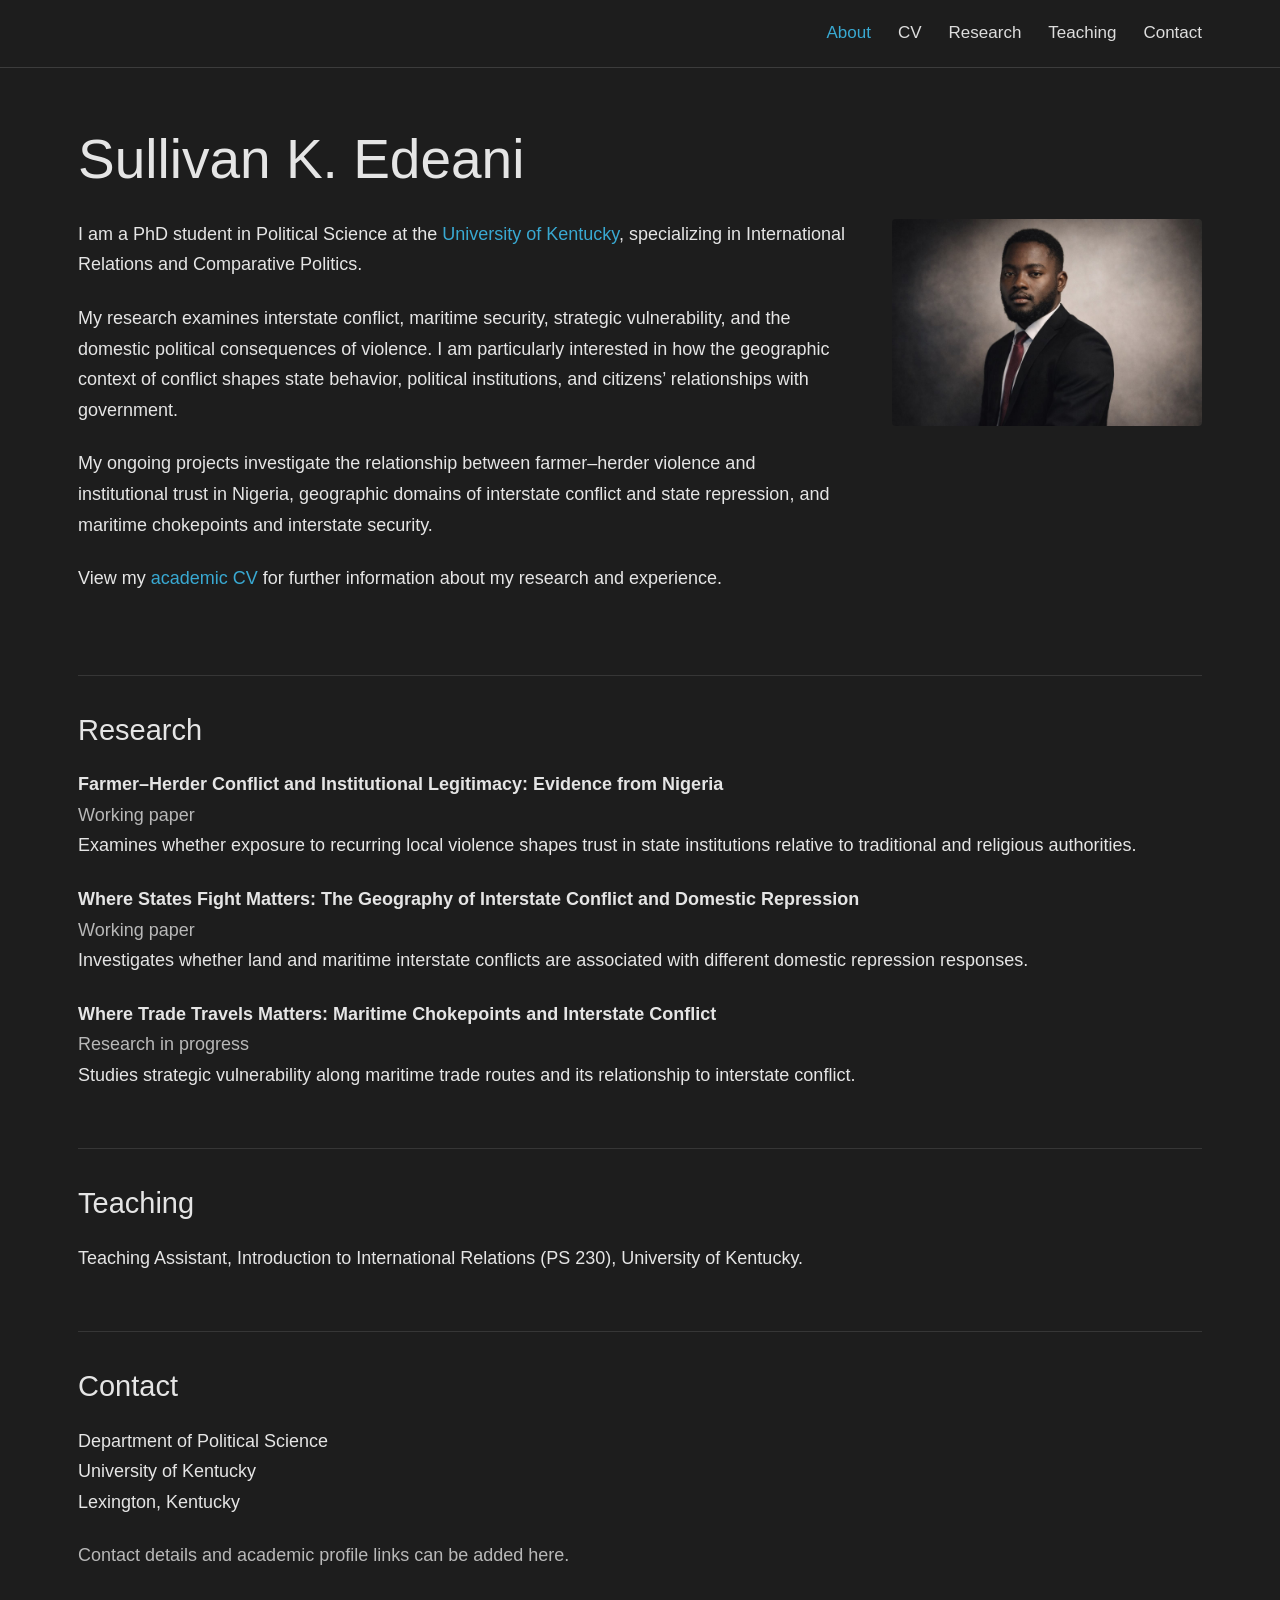
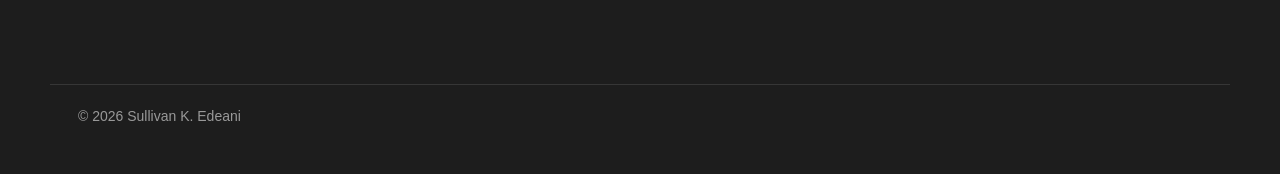
==== index.html @ e3eb866e "Add files via upload" ====
<!doctype html>
<html lang="en">
<head>
<meta charset="utf-8"><meta name="viewport" content="width=device-width,initial-scale=1">
<meta name="description" content="Academic website of Sullivan K. Edeani, PhD student in Political Science at the University of Kentucky.">
<title>Sullivan K. Edeani | Political Science</title>
<style>
:root{color-scheme:dark;--bg:#1d1d1d;--fg:#e5e5e5;--muted:#b8b8b8;--accent:#39a9d2}*{box-sizing:border-box}html{scroll-behavior:smooth}body{margin:0;background:var(--bg);color:var(--fg);font:18px/1.7 -apple-system,BlinkMacSystemFont,"Segoe UI",Arial,sans-serif}a{color:var(--accent);text-decoration:none}a:hover{text-decoration:underline}header{border-bottom:1px solid #3c3c3c}nav{max-width:1180px;margin:auto;padding:19px 28px;display:flex;gap:27px;justify-content:flex-end;flex-wrap:wrap}nav a{color:#ddd;font-size:17px}nav a:first-child{color:var(--accent)}main{max-width:1180px;margin:0 auto;padding:58px 28px 90px}h1{font-size:clamp(36px,4.5vw,55px);font-weight:350;line-height:1.2;margin:0 0 27px}h2{font-size:29px;font-weight:450;margin:0 0 14px}p{margin:0 0 23px}.intro{display:grid;grid-template-columns:minmax(0,1fr) 310px;gap:42px;align-items:start}.portrait{width:100%;height:auto;border-radius:4px;display:block;object-fit:cover}section{scroll-margin-top:35px;margin-top:58px}section:not(:first-child){border-top:1px solid #363636;padding-top:30px}.subtle{color:var(--muted)}.paper{margin-bottom:19px}.paper strong{font-weight:550}footer{max-width:1180px;margin:auto;padding:20px 28px 45px;border-top:1px solid #363636;color:#999;font-size:14px}@media(max-width:740px){main{padding-top:38px}.intro{grid-template-columns:1fr}.portrait{max-width:300px}nav{justify-content:flex-start;gap:18px}body{font-size:16px}}
</style>
</head>
<body>
<header><nav aria-label="Main navigation"><a href="#about">About</a><a href="CV.pdf" target="_blank" rel="noopener">CV</a><a href="#research">Research</a><a href="#teaching">Teaching</a><a href="#contact">Contact</a></nav></header>
<main>
<section id="about" style="margin-top:0"><h1>Sullivan K. Edeani</h1><div class="intro"><div><p>I am a PhD student in Political Science at the <a href="https://www.uky.edu/">University of Kentucky</a>, specializing in International Relations and Comparative Politics.</p><p>My research examines interstate conflict, maritime security, strategic vulnerability, and the domestic political consequences of violence. I am particularly interested in how the geographic context of conflict shapes state behavior, political institutions, and citizens’ relationships with government.</p><p>My ongoing projects investigate the relationship between farmer–herder violence and institutional trust in Nigeria, geographic domains of interstate conflict and state repression, and maritime chokepoints and interstate security.</p><p>View my <a href="CV.pdf" target="_blank" rel="noopener">academic CV</a> for further information about my research and experience.</p></div><img class="portrait" src="profile.jpg" alt="Portrait of Sullivan K. Edeani"></div></section>
<section id="research"><h2>Research</h2><div class="paper"><strong>Farmer–Herder Conflict and Institutional Legitimacy: Evidence from Nigeria</strong><div class="subtle">Working paper</div><p>Examines whether exposure to recurring local violence shapes trust in state institutions relative to traditional and religious authorities.</p></div><div class="paper"><strong>Where States Fight Matters: The Geography of Interstate Conflict and Domestic Repression</strong><div class="subtle">Working paper</div><p>Investigates whether land and maritime interstate conflicts are associated with different domestic repression responses.</p></div><div class="paper"><strong>Where Trade Travels Matters: Maritime Chokepoints and Interstate Conflict</strong><div class="subtle">Research in progress</div><p>Studies strategic vulnerability along maritime trade routes and its relationship to interstate conflict.</p></div></section>
<section id="teaching"><h2>Teaching</h2><p>Teaching Assistant, Introduction to International Relations (PS 230), University of Kentucky.</p></section>
<section id="contact"><h2>Contact</h2><p>Department of Political Science<br>University of Kentucky<br>Lexington, Kentucky</p><p class="subtle">Contact details and academic profile links can be added here.</p></section>
</main><footer>© 2026 Sullivan K. Edeani</footer>
</body></html>
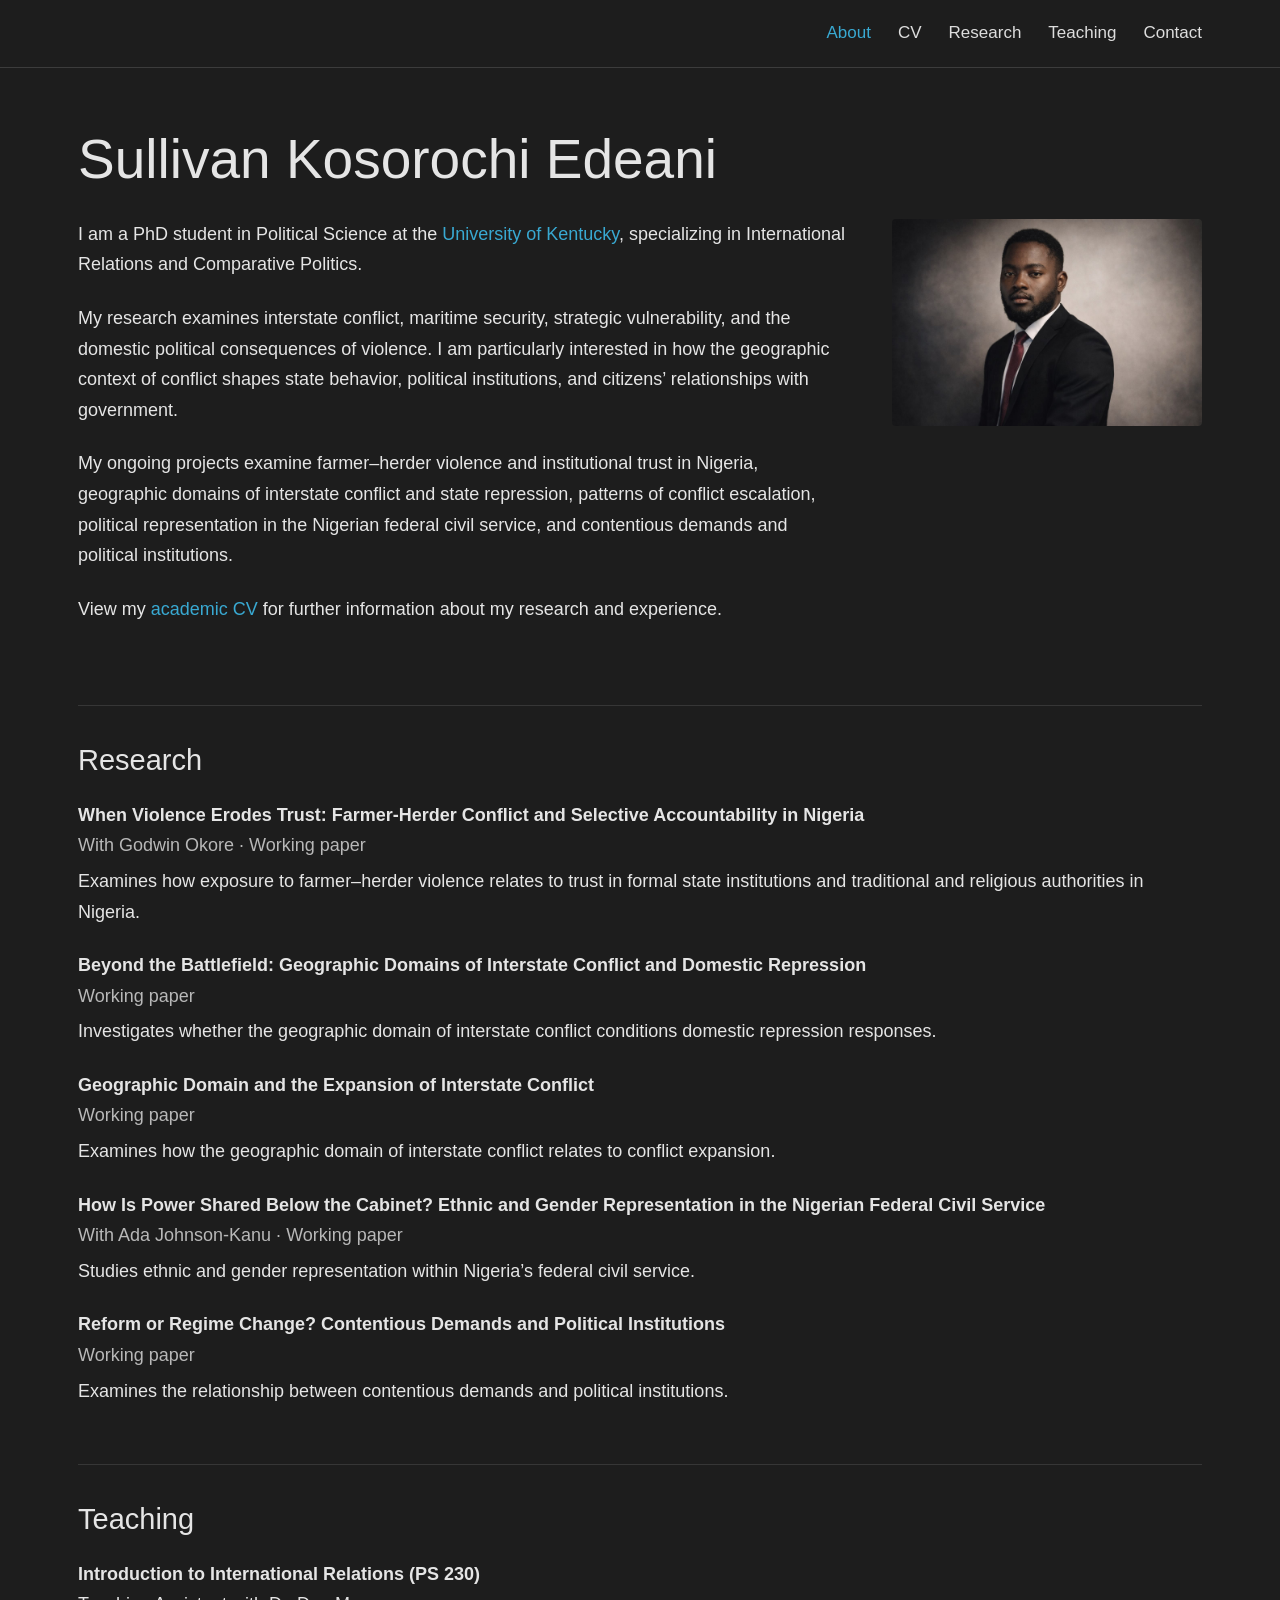
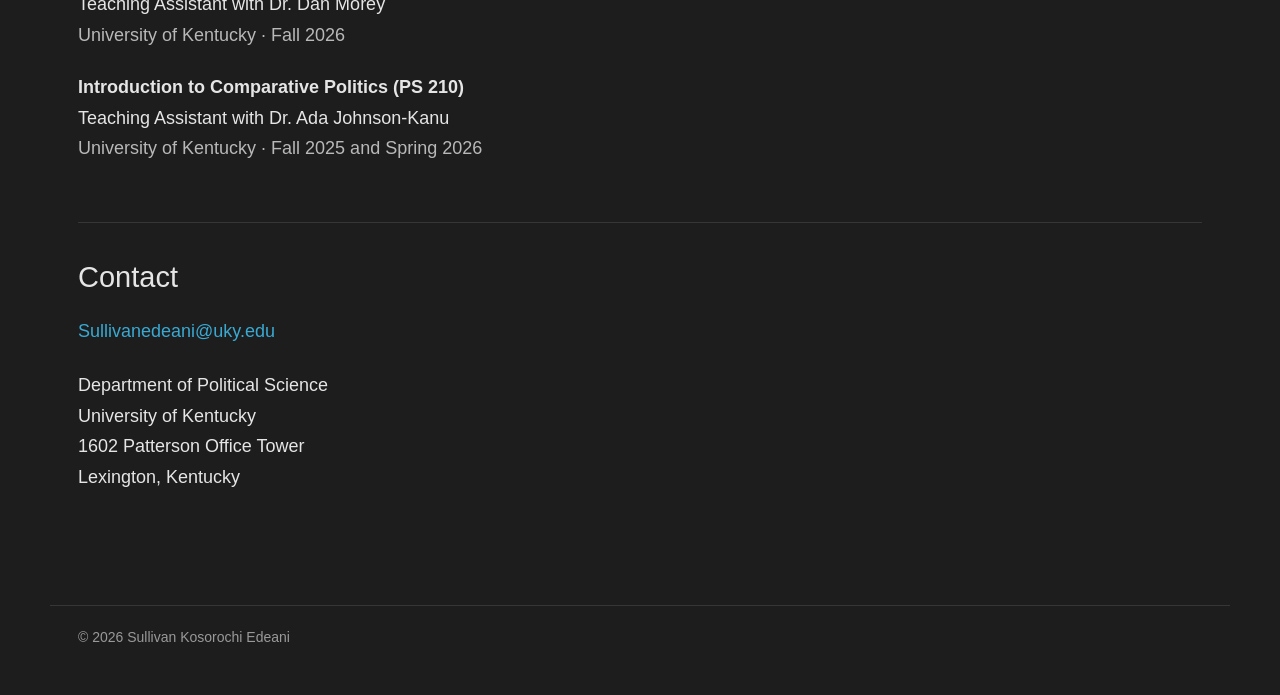
==== commit 90978fc1: "Add files via upload" ====
--- a/index.html
+++ b/index.html
@@ -1,19 +1,37 @@
 <!doctype html>
 <html lang="en">
 <head>
-<meta charset="utf-8"><meta name="viewport" content="width=device-width,initial-scale=1">
-<meta name="description" content="Academic website of Sullivan K. Edeani, PhD student in Political Science at the University of Kentucky.">
-<title>Sullivan K. Edeani | Political Science</title>
+<meta charset="utf-8">
+<meta name="viewport" content="width=device-width,initial-scale=1">
+<meta name="description" content="Academic website of Sullivan Kosorochi Edeani, PhD student in Political Science at the University of Kentucky.">
+<title>Sullivan Kosorochi Edeani | Political Science</title>
 <style>
-:root{color-scheme:dark;--bg:#1d1d1d;--fg:#e5e5e5;--muted:#b8b8b8;--accent:#39a9d2}*{box-sizing:border-box}html{scroll-behavior:smooth}body{margin:0;background:var(--bg);color:var(--fg);font:18px/1.7 -apple-system,BlinkMacSystemFont,"Segoe UI",Arial,sans-serif}a{color:var(--accent);text-decoration:none}a:hover{text-decoration:underline}header{border-bottom:1px solid #3c3c3c}nav{max-width:1180px;margin:auto;padding:19px 28px;display:flex;gap:27px;justify-content:flex-end;flex-wrap:wrap}nav a{color:#ddd;font-size:17px}nav a:first-child{color:var(--accent)}main{max-width:1180px;margin:0 auto;padding:58px 28px 90px}h1{font-size:clamp(36px,4.5vw,55px);font-weight:350;line-height:1.2;margin:0 0 27px}h2{font-size:29px;font-weight:450;margin:0 0 14px}p{margin:0 0 23px}.intro{display:grid;grid-template-columns:minmax(0,1fr) 310px;gap:42px;align-items:start}.portrait{width:100%;height:auto;border-radius:4px;display:block;object-fit:cover}section{scroll-margin-top:35px;margin-top:58px}section:not(:first-child){border-top:1px solid #363636;padding-top:30px}.subtle{color:var(--muted)}.paper{margin-bottom:19px}.paper strong{font-weight:550}footer{max-width:1180px;margin:auto;padding:20px 28px 45px;border-top:1px solid #363636;color:#999;font-size:14px}@media(max-width:740px){main{padding-top:38px}.intro{grid-template-columns:1fr}.portrait{max-width:300px}nav{justify-content:flex-start;gap:18px}body{font-size:16px}}
+:root{color-scheme:dark;--bg:#1d1d1d;--fg:#e5e5e5;--muted:#b8b8b8;--accent:#39a9d2}*{box-sizing:border-box}html{scroll-behavior:smooth}body{margin:0;background:var(--bg);color:var(--fg);font:18px/1.7 -apple-system,BlinkMacSystemFont,"Segoe UI",Arial,sans-serif}a{color:var(--accent);text-decoration:none}a:hover{text-decoration:underline}header{border-bottom:1px solid #3c3c3c}nav{max-width:1180px;margin:auto;padding:19px 28px;display:flex;gap:27px;justify-content:flex-end;flex-wrap:wrap}nav a{color:#ddd;font-size:17px}nav a:first-child{color:var(--accent)}main{max-width:1180px;margin:0 auto;padding:58px 28px 90px}h1{font-size:clamp(36px,4.5vw,55px);font-weight:350;line-height:1.2;margin:0 0 27px}h2{font-size:29px;font-weight:450;margin:0 0 14px}p{margin:0 0 23px}.intro{display:grid;grid-template-columns:minmax(0,1fr) 310px;gap:42px;align-items:start}.portrait{width:100%;height:auto;border-radius:4px;display:block;object-fit:cover}section{scroll-margin-top:35px;margin-top:58px}section:not(:first-child){border-top:1px solid #363636;padding-top:30px}.subtle{color:var(--muted)}.paper{margin-bottom:23px}.paper strong{font-weight:550}.paper p{margin-top:5px}.teaching-item{margin-bottom:22px}footer{max-width:1180px;margin:auto;padding:20px 28px 45px;border-top:1px solid #363636;color:#999;font-size:14px}@media(max-width:740px){main{padding-top:38px}.intro{grid-template-columns:1fr}.portrait{max-width:300px}nav{justify-content:flex-start;gap:18px}body{font-size:16px}}
 </style>
 </head>
 <body>
 <header><nav aria-label="Main navigation"><a href="#about">About</a><a href="CV.pdf" target="_blank" rel="noopener">CV</a><a href="#research">Research</a><a href="#teaching">Teaching</a><a href="#contact">Contact</a></nav></header>
 <main>
-<section id="about" style="margin-top:0"><h1>Sullivan K. Edeani</h1><div class="intro"><div><p>I am a PhD student in Political Science at the <a href="https://www.uky.edu/">University of Kentucky</a>, specializing in International Relations and Comparative Politics.</p><p>My research examines interstate conflict, maritime security, strategic vulnerability, and the domestic political consequences of violence. I am particularly interested in how the geographic context of conflict shapes state behavior, political institutions, and citizens’ relationships with government.</p><p>My ongoing projects investigate the relationship between farmer–herder violence and institutional trust in Nigeria, geographic domains of interstate conflict and state repression, and maritime chokepoints and interstate security.</p><p>View my <a href="CV.pdf" target="_blank" rel="noopener">academic CV</a> for further information about my research and experience.</p></div><img class="portrait" src="profile.jpg" alt="Portrait of Sullivan K. Edeani"></div></section>
-<section id="research"><h2>Research</h2><div class="paper"><strong>Farmer–Herder Conflict and Institutional Legitimacy: Evidence from Nigeria</strong><div class="subtle">Working paper</div><p>Examines whether exposure to recurring local violence shapes trust in state institutions relative to traditional and religious authorities.</p></div><div class="paper"><strong>Where States Fight Matters: The Geography of Interstate Conflict and Domestic Repression</strong><div class="subtle">Working paper</div><p>Investigates whether land and maritime interstate conflicts are associated with different domestic repression responses.</p></div><div class="paper"><strong>Where Trade Travels Matters: Maritime Chokepoints and Interstate Conflict</strong><div class="subtle">Research in progress</div><p>Studies strategic vulnerability along maritime trade routes and its relationship to interstate conflict.</p></div></section>
-<section id="teaching"><h2>Teaching</h2><p>Teaching Assistant, Introduction to International Relations (PS 230), University of Kentucky.</p></section>
-<section id="contact"><h2>Contact</h2><p>Department of Political Science<br>University of Kentucky<br>Lexington, Kentucky</p><p class="subtle">Contact details and academic profile links can be added here.</p></section>
-</main><footer>© 2026 Sullivan K. Edeani</footer>
+<section id="about" style="margin-top:0">
+<h1>Sullivan Kosorochi Edeani</h1>
+<div class="intro"><div>
+<p>I am a PhD student in Political Science at the <a href="https://www.uky.edu/">University of Kentucky</a>, specializing in International Relations and Comparative Politics.</p>
+<p>My research examines interstate conflict, maritime security, strategic vulnerability, and the domestic political consequences of violence. I am particularly interested in how the geographic context of conflict shapes state behavior, political institutions, and citizens’ relationships with government.</p>
+<p>My ongoing projects examine farmer–herder violence and institutional trust in Nigeria, geographic domains of interstate conflict and state repression, patterns of conflict escalation, political representation in the Nigerian federal civil service, and contentious demands and political institutions.</p>
+<p>View my <a href="CV.pdf" target="_blank" rel="noopener">academic CV</a> for further information about my research and experience.</p>
+</div><img class="portrait" src="profile.jpg" alt="Portrait of Sullivan Kosorochi Edeani"></div>
+</section>
+<section id="research"><h2>Research</h2>
+<div class="paper"><strong>When Violence Erodes Trust: Farmer-Herder Conflict and Selective Accountability in Nigeria</strong><div class="subtle">With Godwin Okore · Working paper</div><p>Examines how exposure to farmer–herder violence relates to trust in formal state institutions and traditional and religious authorities in Nigeria.</p></div>
+<div class="paper"><strong>Beyond the Battlefield: Geographic Domains of Interstate Conflict and Domestic Repression</strong><div class="subtle">Working paper</div><p>Investigates whether the geographic domain of interstate conflict conditions domestic repression responses.</p></div>
+<div class="paper"><strong>Geographic Domain and the Expansion of Interstate Conflict</strong><div class="subtle">Working paper</div><p>Examines how the geographic domain of interstate conflict relates to conflict expansion.</p></div>
+<div class="paper"><strong>How Is Power Shared Below the Cabinet? Ethnic and Gender Representation in the Nigerian Federal Civil Service</strong><div class="subtle">With Ada Johnson-Kanu · Working paper</div><p>Studies ethnic and gender representation within Nigeria’s federal civil service.</p></div>
+<div class="paper"><strong>Reform or Regime Change? Contentious Demands and Political Institutions</strong><div class="subtle">Working paper</div><p>Examines the relationship between contentious demands and political institutions.</p></div>
+</section>
+<section id="teaching"><h2>Teaching</h2>
+<div class="teaching-item"><strong>Introduction to International Relations (PS 230)</strong><div>Teaching Assistant with Dr. Dan Morey</div><div class="subtle">University of Kentucky · Fall 2026</div></div>
+<div class="teaching-item"><strong>Introduction to Comparative Politics (PS 210)</strong><div>Teaching Assistant with Dr. Ada Johnson-Kanu</div><div class="subtle">University of Kentucky · Fall 2025 and Spring 2026</div></div>
+</section>
+<section id="contact"><h2>Contact</h2><p><a href="mailto:Sullivanedeani@uky.edu">Sullivanedeani@uky.edu</a></p><p>Department of Political Science<br>University of Kentucky<br>1602 Patterson Office Tower<br>Lexington, Kentucky</p></section>
+</main><footer>© 2026 Sullivan Kosorochi Edeani</footer>
 </body></html>
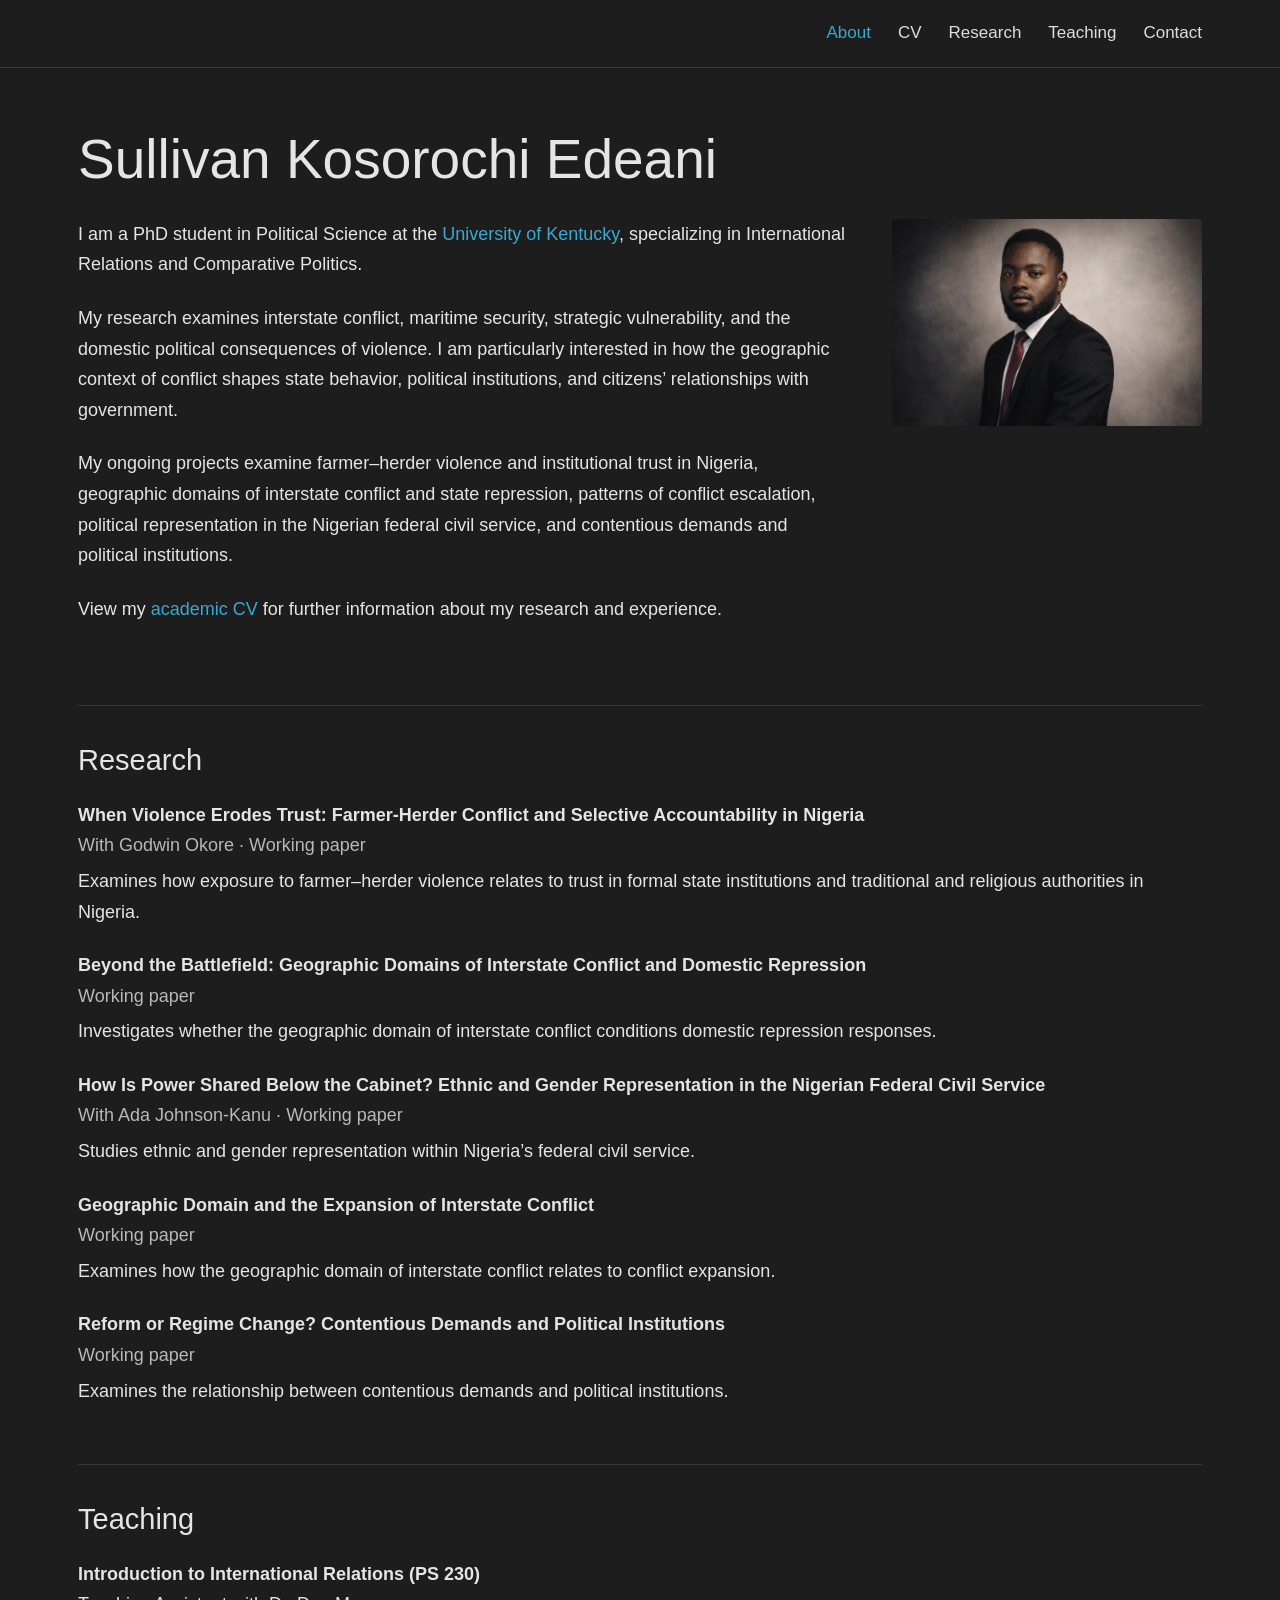
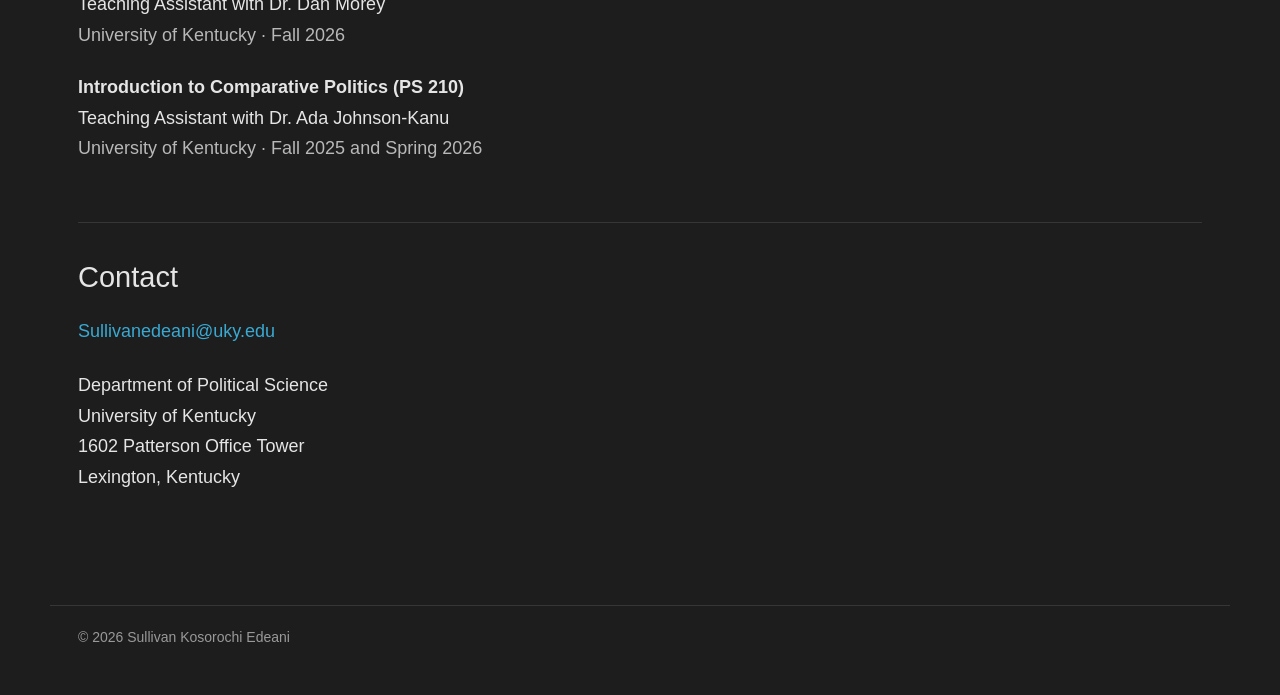
==== commit 6f17df3d: "Add files via upload" ====
--- a/index.html
+++ b/index.html
@@ -24,8 +24,8 @@
 <section id="research"><h2>Research</h2>
 <div class="paper"><strong>When Violence Erodes Trust: Farmer-Herder Conflict and Selective Accountability in Nigeria</strong><div class="subtle">With Godwin Okore · Working paper</div><p>Examines how exposure to farmer–herder violence relates to trust in formal state institutions and traditional and religious authorities in Nigeria.</p></div>
 <div class="paper"><strong>Beyond the Battlefield: Geographic Domains of Interstate Conflict and Domestic Repression</strong><div class="subtle">Working paper</div><p>Investigates whether the geographic domain of interstate conflict conditions domestic repression responses.</p></div>
+<div class="paper"><strong>How Is Power Shared Below the Cabinet? Ethnic and Gender Representation in the Nigerian Federal Civil Service</strong><div class="subtle">With Ada Johnson-Kanu · Working paper</div><p>Studies ethnic and gender representation within Nigeria’s federal civil service.</p></div>
 <div class="paper"><strong>Geographic Domain and the Expansion of Interstate Conflict</strong><div class="subtle">Working paper</div><p>Examines how the geographic domain of interstate conflict relates to conflict expansion.</p></div>
-<div class="paper"><strong>How Is Power Shared Below the Cabinet? Ethnic and Gender Representation in the Nigerian Federal Civil Service</strong><div class="subtle">With Ada Johnson-Kanu · Working paper</div><p>Studies ethnic and gender representation within Nigeria’s federal civil service.</p></div>
 <div class="paper"><strong>Reform or Regime Change? Contentious Demands and Political Institutions</strong><div class="subtle">Working paper</div><p>Examines the relationship between contentious demands and political institutions.</p></div>
 </section>
 <section id="teaching"><h2>Teaching</h2>
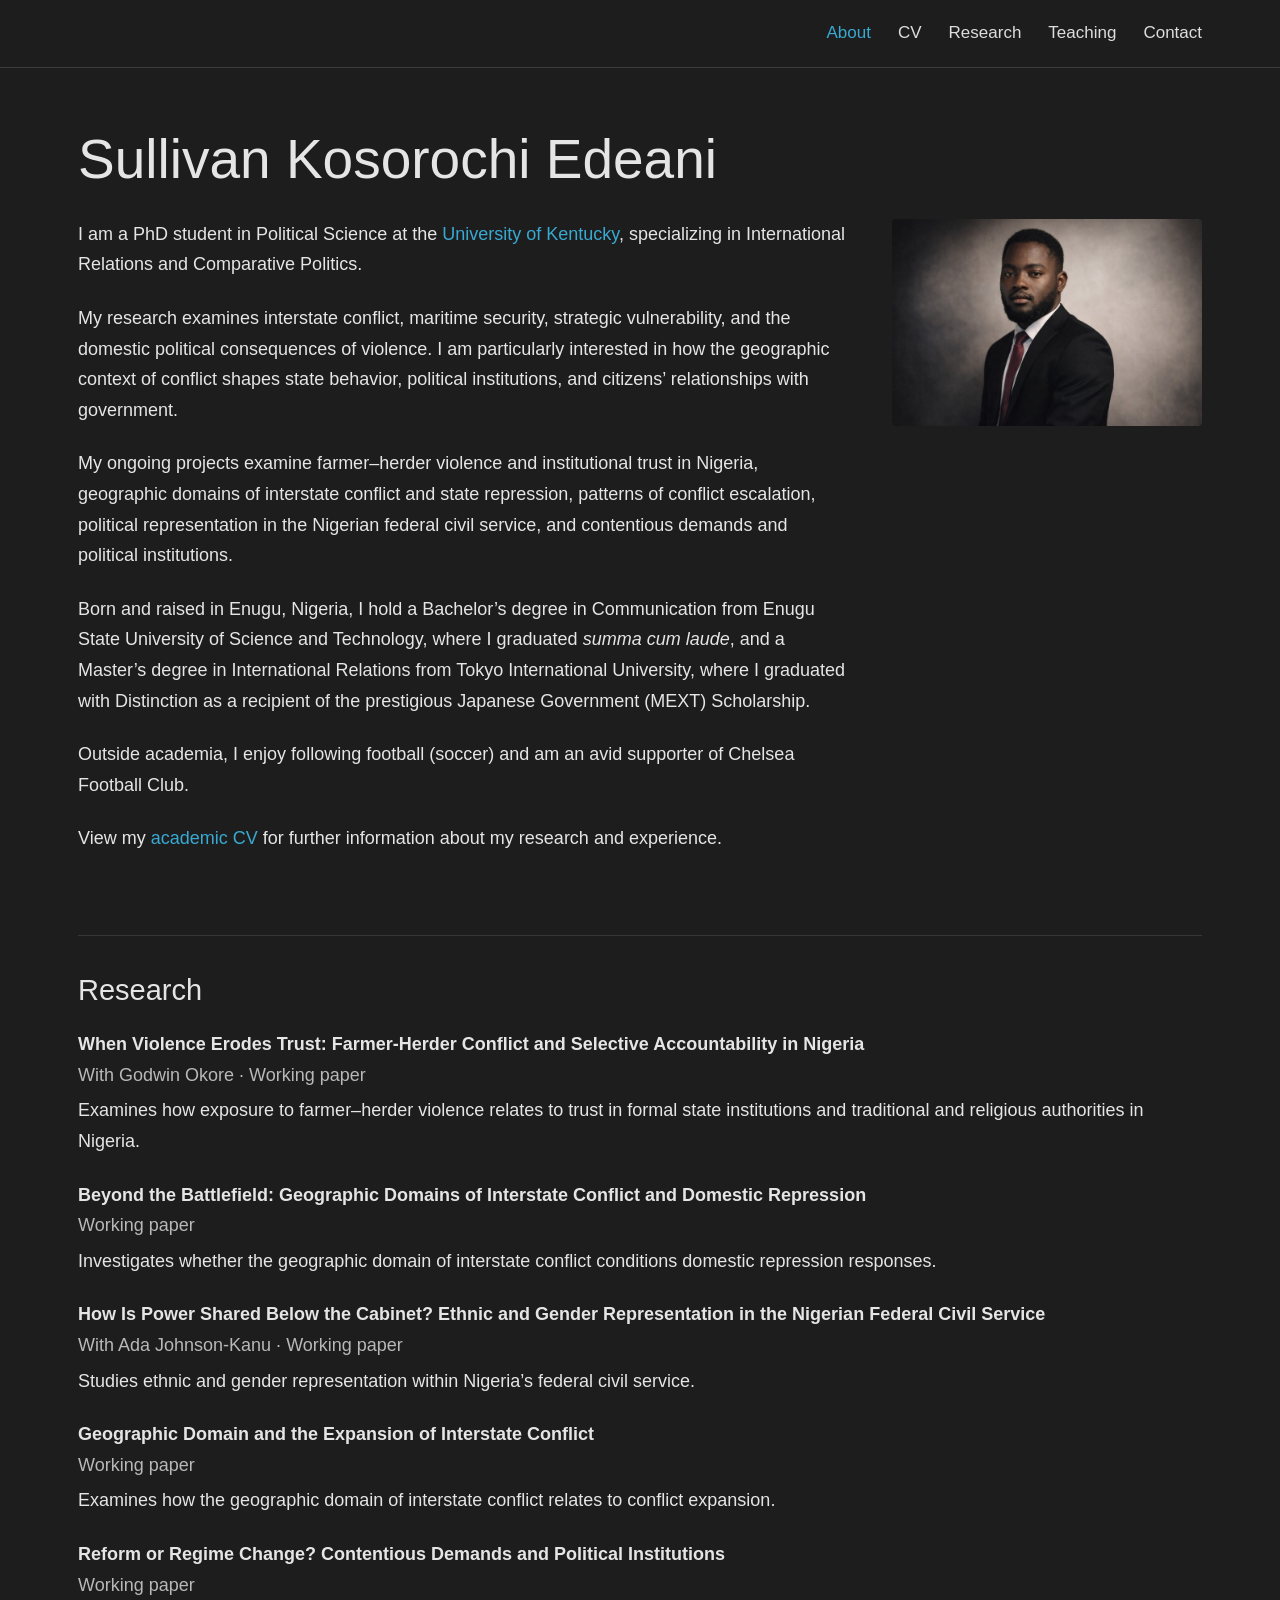
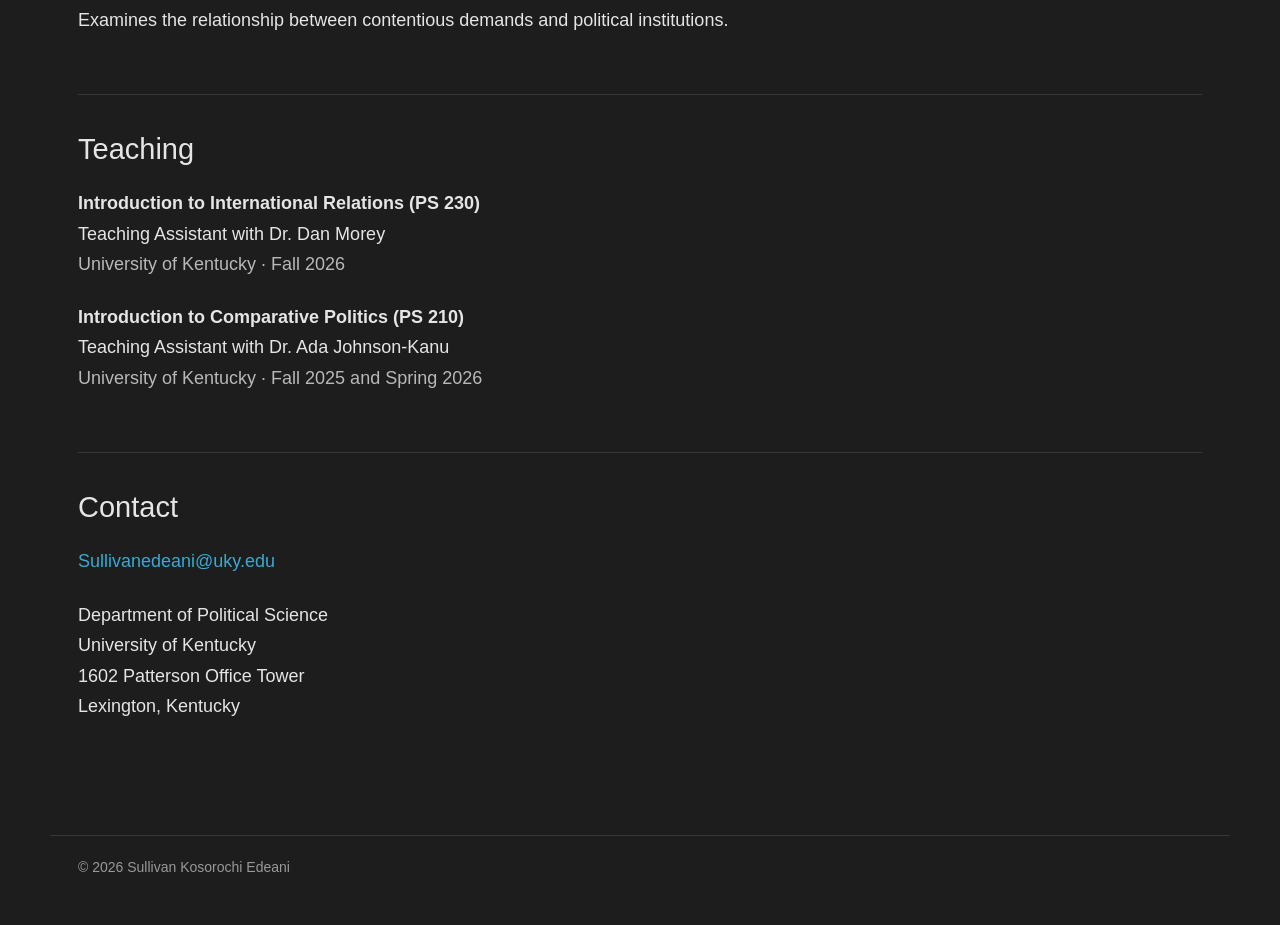
==== commit 6e4205ae: "Add files via upload" ====
--- a/index.html
+++ b/index.html
@@ -18,6 +18,8 @@
 <p>I am a PhD student in Political Science at the <a href="https://www.uky.edu/">University of Kentucky</a>, specializing in International Relations and Comparative Politics.</p>
 <p>My research examines interstate conflict, maritime security, strategic vulnerability, and the domestic political consequences of violence. I am particularly interested in how the geographic context of conflict shapes state behavior, political institutions, and citizens’ relationships with government.</p>
 <p>My ongoing projects examine farmer–herder violence and institutional trust in Nigeria, geographic domains of interstate conflict and state repression, patterns of conflict escalation, political representation in the Nigerian federal civil service, and contentious demands and political institutions.</p>
+<p>Born and raised in Enugu, Nigeria, I hold a Bachelor’s degree in Communication from Enugu State University of Science and Technology, where I graduated <em>summa cum laude</em>, and a Master’s degree in International Relations from Tokyo International University, where I graduated with Distinction as a recipient of the prestigious Japanese Government (MEXT) Scholarship.</p>
+<p>Outside academia, I enjoy following football (soccer) and am an avid supporter of Chelsea Football Club.</p>
 <p>View my <a href="CV.pdf" target="_blank" rel="noopener">academic CV</a> for further information about my research and experience.</p>
 </div><img class="portrait" src="profile.jpg" alt="Portrait of Sullivan Kosorochi Edeani"></div>
 </section>
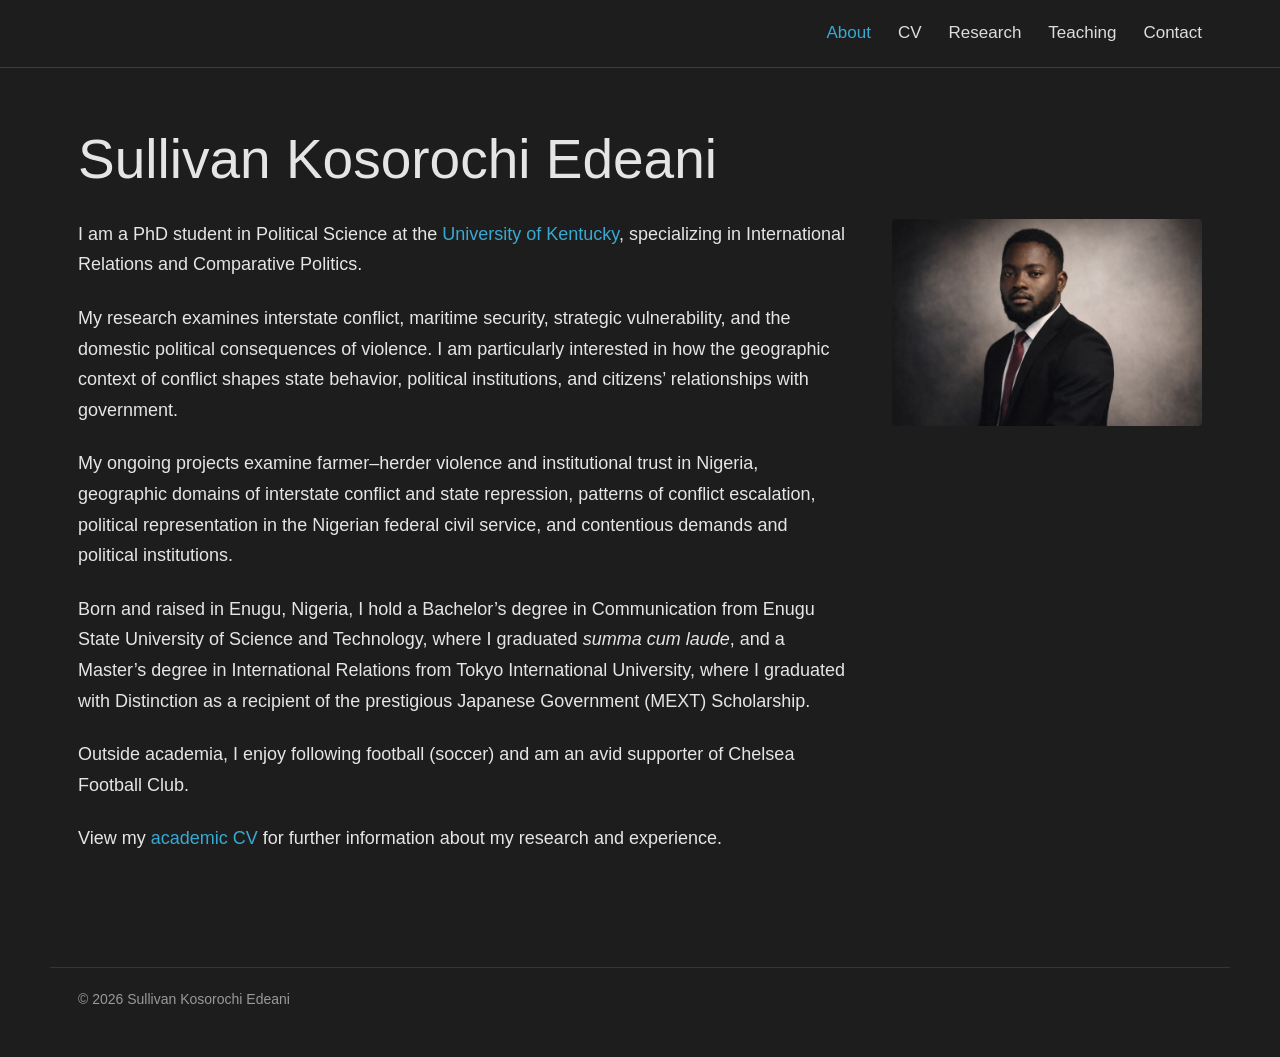
==== commit 5bd89e9e: "Add files via upload" ====
--- a/index.html
+++ b/index.html
@@ -4,14 +4,12 @@
 <meta charset="utf-8">
 <meta name="viewport" content="width=device-width,initial-scale=1">
 <meta name="description" content="Academic website of Sullivan Kosorochi Edeani, PhD student in Political Science at the University of Kentucky.">
-<title>Sullivan Kosorochi Edeani | Political Science</title>
-<style>
-:root{color-scheme:dark;--bg:#1d1d1d;--fg:#e5e5e5;--muted:#b8b8b8;--accent:#39a9d2}*{box-sizing:border-box}html{scroll-behavior:smooth}body{margin:0;background:var(--bg);color:var(--fg);font:18px/1.7 -apple-system,BlinkMacSystemFont,"Segoe UI",Arial,sans-serif}a{color:var(--accent);text-decoration:none}a:hover{text-decoration:underline}header{border-bottom:1px solid #3c3c3c}nav{max-width:1180px;margin:auto;padding:19px 28px;display:flex;gap:27px;justify-content:flex-end;flex-wrap:wrap}nav a{color:#ddd;font-size:17px}nav a:first-child{color:var(--accent)}main{max-width:1180px;margin:0 auto;padding:58px 28px 90px}h1{font-size:clamp(36px,4.5vw,55px);font-weight:350;line-height:1.2;margin:0 0 27px}h2{font-size:29px;font-weight:450;margin:0 0 14px}p{margin:0 0 23px}.intro{display:grid;grid-template-columns:minmax(0,1fr) 310px;gap:42px;align-items:start}.portrait{width:100%;height:auto;border-radius:4px;display:block;object-fit:cover}section{scroll-margin-top:35px;margin-top:58px}section:not(:first-child){border-top:1px solid #363636;padding-top:30px}.subtle{color:var(--muted)}.paper{margin-bottom:23px}.paper strong{font-weight:550}.paper p{margin-top:5px}.teaching-item{margin-bottom:22px}footer{max-width:1180px;margin:auto;padding:20px 28px 45px;border-top:1px solid #363636;color:#999;font-size:14px}@media(max-width:740px){main{padding-top:38px}.intro{grid-template-columns:1fr}.portrait{max-width:300px}nav{justify-content:flex-start;gap:18px}body{font-size:16px}}
-</style>
+<title>About | Sullivan Kosorochi Edeani</title>
+<link rel="stylesheet" href="style.css">
 </head>
 <body>
-<header><nav aria-label="Main navigation"><a href="#about">About</a><a href="CV.pdf" target="_blank" rel="noopener">CV</a><a href="#research">Research</a><a href="#teaching">Teaching</a><a href="#contact">Contact</a></nav></header>
-<main>
+<header><nav aria-label="Main navigation"><a href="index.html" aria-current="page">About</a><a href="CV.pdf" target="_blank" rel="noopener">CV</a><a href="research.html">Research</a><a href="teaching.html">Teaching</a><a href="contact.html">Contact</a></nav></header>
+<main class="">
 <section id="about" style="margin-top:0">
 <h1>Sullivan Kosorochi Edeani</h1>
 <div class="intro"><div>
@@ -23,17 +21,6 @@
 <p>View my <a href="CV.pdf" target="_blank" rel="noopener">academic CV</a> for further information about my research and experience.</p>
 </div><img class="portrait" src="profile.jpg" alt="Portrait of Sullivan Kosorochi Edeani"></div>
 </section>
-<section id="research"><h2>Research</h2>
-<div class="paper"><strong>When Violence Erodes Trust: Farmer-Herder Conflict and Selective Accountability in Nigeria</strong><div class="subtle">With Godwin Okore · Working paper</div><p>Examines how exposure to farmer–herder violence relates to trust in formal state institutions and traditional and religious authorities in Nigeria.</p></div>
-<div class="paper"><strong>Beyond the Battlefield: Geographic Domains of Interstate Conflict and Domestic Repression</strong><div class="subtle">Working paper</div><p>Investigates whether the geographic domain of interstate conflict conditions domestic repression responses.</p></div>
-<div class="paper"><strong>How Is Power Shared Below the Cabinet? Ethnic and Gender Representation in the Nigerian Federal Civil Service</strong><div class="subtle">With Ada Johnson-Kanu · Working paper</div><p>Studies ethnic and gender representation within Nigeria’s federal civil service.</p></div>
-<div class="paper"><strong>Geographic Domain and the Expansion of Interstate Conflict</strong><div class="subtle">Working paper</div><p>Examines how the geographic domain of interstate conflict relates to conflict expansion.</p></div>
-<div class="paper"><strong>Reform or Regime Change? Contentious Demands and Political Institutions</strong><div class="subtle">Working paper</div><p>Examines the relationship between contentious demands and political institutions.</p></div>
-</section>
-<section id="teaching"><h2>Teaching</h2>
-<div class="teaching-item"><strong>Introduction to International Relations (PS 230)</strong><div>Teaching Assistant with Dr. Dan Morey</div><div class="subtle">University of Kentucky · Fall 2026</div></div>
-<div class="teaching-item"><strong>Introduction to Comparative Politics (PS 210)</strong><div>Teaching Assistant with Dr. Ada Johnson-Kanu</div><div class="subtle">University of Kentucky · Fall 2025 and Spring 2026</div></div>
-</section>
-<section id="contact"><h2>Contact</h2><p><a href="mailto:Sullivanedeani@uky.edu">Sullivanedeani@uky.edu</a></p><p>Department of Political Science<br>University of Kentucky<br>1602 Patterson Office Tower<br>Lexington, Kentucky</p></section>
-</main><footer>© 2026 Sullivan Kosorochi Edeani</footer>
+</main>
+<footer>© 2026 Sullivan Kosorochi Edeani</footer>
 </body></html>
--- a/style.css
+++ b/style.css
@@ -0,0 +1,4 @@
+
+:root{color-scheme:dark;--bg:#1d1d1d;--fg:#e5e5e5;--muted:#b8b8b8;--accent:#39a9d2}*{box-sizing:border-box}html{scroll-behavior:smooth}body{margin:0;background:var(--bg);color:var(--fg);font:18px/1.7 -apple-system,BlinkMacSystemFont,"Segoe UI",Arial,sans-serif}a{color:var(--accent);text-decoration:none}a:hover{text-decoration:underline}header{border-bottom:1px solid #3c3c3c}nav{max-width:1180px;margin:auto;padding:19px 28px;display:flex;gap:27px;justify-content:flex-end;flex-wrap:wrap}nav a{color:#ddd;font-size:17px}nav a[aria-current="page"]{color:var(--accent)}main{max-width:1180px;margin:0 auto;padding:58px 28px 90px}h1{font-size:clamp(36px,4.5vw,55px);font-weight:350;line-height:1.2;margin:0 0 27px}h2{font-size:29px;font-weight:450;margin:0 0 14px}p{margin:0 0 23px}.intro{display:grid;grid-template-columns:minmax(0,1fr) 310px;gap:42px;align-items:start}.portrait{width:100%;height:auto;border-radius:4px;display:block;object-fit:cover}section{scroll-margin-top:35px;margin-top:58px}section:not(:first-child){border-top:1px solid #363636;padding-top:30px}.subtle{color:var(--muted)}.paper{margin-bottom:23px}.paper strong{font-weight:550}.paper p{margin-top:5px}.teaching-item{margin-bottom:22px}footer{max-width:1180px;margin:auto;padding:20px 28px 45px;border-top:1px solid #363636;color:#999;font-size:14px}@media(max-width:740px){main{padding-top:38px}.intro{grid-template-columns:1fr}.portrait{max-width:300px}nav{justify-content:flex-start;gap:18px}body{font-size:16px}}
+
+.page-content{max-width:900px}.page-content section{margin-top:0}.page-content h1{margin-bottom:36px}.page-content .paper{margin-bottom:30px}.page-content .teaching-item{margin-bottom:30px}
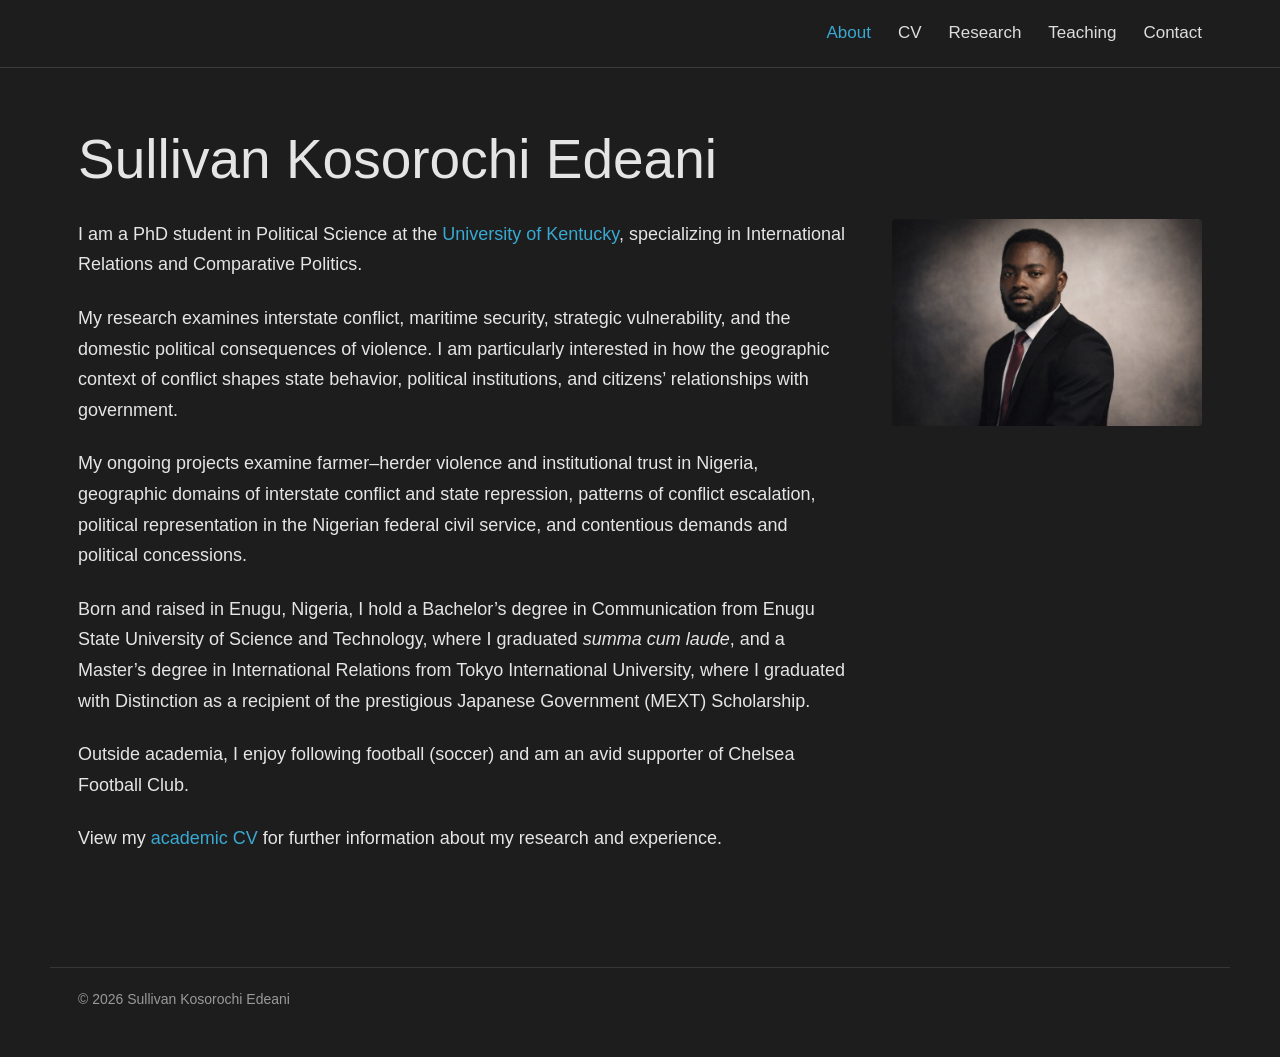
==== commit 06024e5c: "Update index.html" ====
--- a/index.html
+++ b/index.html
@@ -15,7 +15,7 @@
 <div class="intro"><div>
 <p>I am a PhD student in Political Science at the <a href="https://www.uky.edu/">University of Kentucky</a>, specializing in International Relations and Comparative Politics.</p>
 <p>My research examines interstate conflict, maritime security, strategic vulnerability, and the domestic political consequences of violence. I am particularly interested in how the geographic context of conflict shapes state behavior, political institutions, and citizens’ relationships with government.</p>
-<p>My ongoing projects examine farmer–herder violence and institutional trust in Nigeria, geographic domains of interstate conflict and state repression, patterns of conflict escalation, political representation in the Nigerian federal civil service, and contentious demands and political institutions.</p>
+<p>My ongoing projects examine farmer–herder violence and institutional trust in Nigeria, geographic domains of interstate conflict and state repression, patterns of conflict escalation, political representation in the Nigerian federal civil service, and contentious demands and political concessions.</p>
 <p>Born and raised in Enugu, Nigeria, I hold a Bachelor’s degree in Communication from Enugu State University of Science and Technology, where I graduated <em>summa cum laude</em>, and a Master’s degree in International Relations from Tokyo International University, where I graduated with Distinction as a recipient of the prestigious Japanese Government (MEXT) Scholarship.</p>
 <p>Outside academia, I enjoy following football (soccer) and am an avid supporter of Chelsea Football Club.</p>
 <p>View my <a href="CV.pdf" target="_blank" rel="noopener">academic CV</a> for further information about my research and experience.</p>
